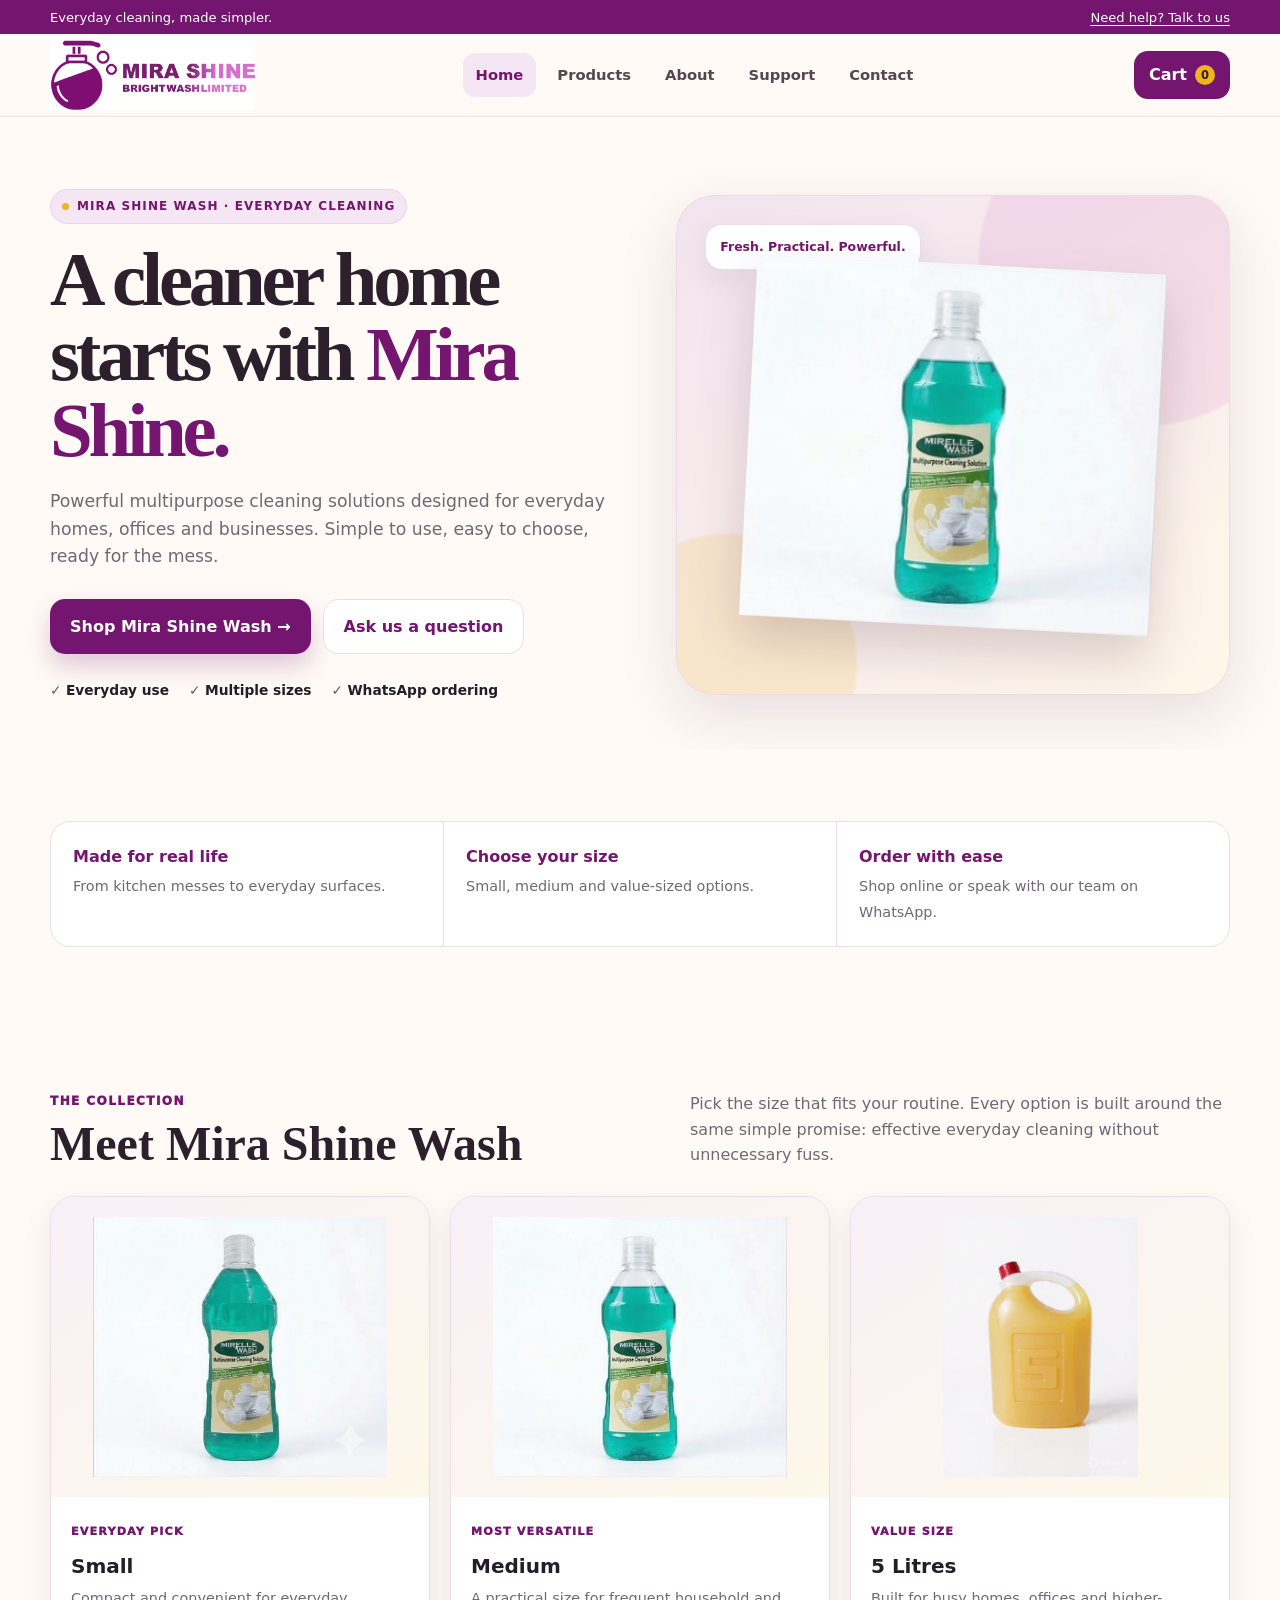
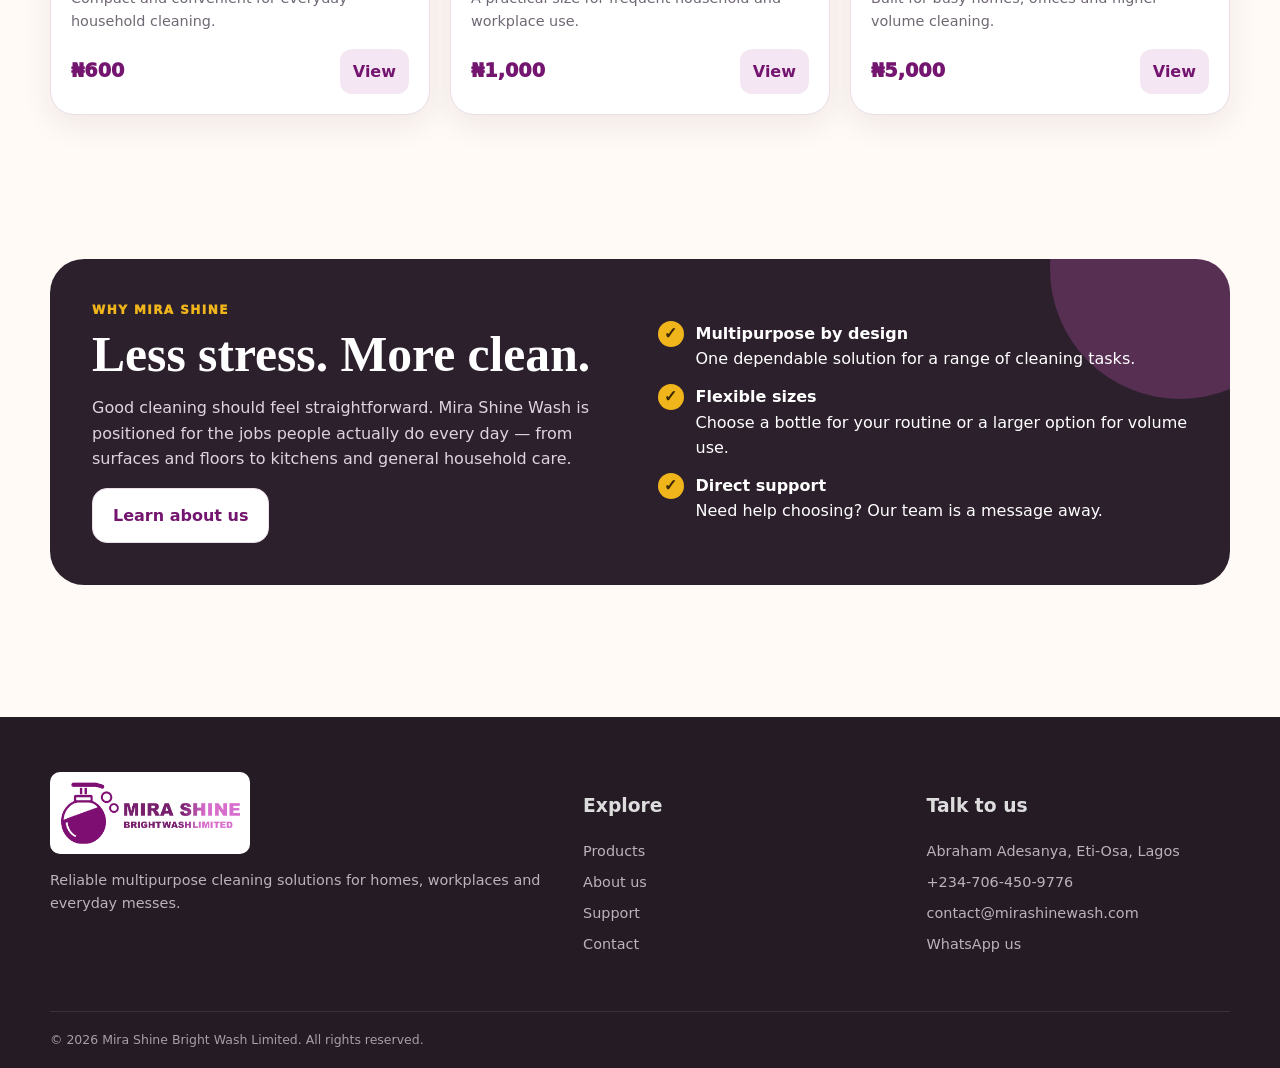
==== index.html @ 28b7a28c "initial commit" ====
<!doctype html>
<html lang="en">
  <head>
    <meta charset="utf-8" />
    <meta name="viewport" content="width=device-width,initial-scale=1" />
    <meta
      name="description"
      content="Mira Shine Wash offers practical multipurpose cleaning solutions for homes, offices and businesses in Nigeria."
    />
    <meta name="theme-color" content="#74156f" />
    <link rel="icon" type="image/png" href="assets/favicon/mira.png" />
    <title>Mira Shine Wash | Everyday Cleaning Solutions</title>
    <link rel="stylesheet" href="css/style.css" />
  </head>
  <body>
    <a class="skip" href="#main-content">Skip to content</a>
    <div class="topbar">
      <div class="container">
        <span>Everyday cleaning, made simpler.</span
        ><a href="contact.html">Need help? Talk to us</a>
      </div>
    </div>
    <header class="site-header">
      <div class="container nav">
        <a class="brand" href="index.html" aria-label="Mira Shine Wash home"
          ><img src="assets/logo/mira.png" alt="Mira Shine Bright Wash Limited"
        /></a>
        <nav class="nav-links">
          <a class="active" href="index.html">Home</a
          ><a class="" href="products.html">Products</a
          ><a class="" href="about.html">About</a
          ><a class="" href="customer-support.html">Support</a
          ><a class="" href="contact.html">Contact</a>
        </nav>
        <div class="nav-actions">
          <a class="icon-btn menu-btn" href="#" aria-label="Open menu">☰</a
          ><a class="cart-pill" href="cart.html"
            >Cart <span class="cart-count" data-cart-count>0</span></a
          >
        </div>
      </div>
    </header>
    <div class="mobile-menu">
      <div class="container">
        <a class="active" href="index.html">Home</a
        ><a class="" href="products.html">Products</a
        ><a class="" href="about.html">About</a
        ><a class="" href="customer-support.html">Support</a
        ><a class="" href="contact.html">Contact</a><a href="cart.html">Cart</a>
      </div>
    </div>
    <main id="main-content">
      <section class="hero">
        <div class="container hero-grid">
          <div>
            <span class="eyebrow">Mira Shine Wash · Everyday cleaning</span>
            <h1>A cleaner home starts with <span>Mira Shine.</span></h1>
            <p class="hero-copy">
              Powerful multipurpose cleaning solutions designed for everyday
              homes, offices and businesses. Simple to use, easy to choose,
              ready for the mess.
            </p>
            <div class="hero-actions">
              <a class="btn btn-primary" href="products.html"
                >Shop Mira Shine Wash →</a
              ><a class="btn btn-secondary" href="contact.html"
                >Ask us a question</a
              >
            </div>
            <div class="hero-note">
              <span>✓ <strong>Everyday use</strong></span
              ><span>✓ <strong>Multiple sizes</strong></span
              ><span>✓ <strong>WhatsApp ordering</strong></span>
            </div>
          </div>
          <div class="hero-visual">
            <div class="hero-badge">Fresh. Practical. Powerful.</div>
            <div class="hero-product">
              <img
                src="assets/Img/medium.jpg"
                alt="Mira Shine Wash multipurpose cleaning solution"
              />
            </div>
          </div>
        </div>
      </section>
      <section class="section">
        <div class="container">
          <div class="trust-strip">
            <div class="trust">
              <b>Made for real life</b
              ><span>From kitchen messes to everyday surfaces.</span>
            </div>
            <div class="trust">
              <b>Choose your size</b
              ><span>Small, medium and value-sized options.</span>
            </div>
            <div class="trust">
              <b>Order with ease</b
              ><span>Shop online or speak with our team on WhatsApp.</span>
            </div>
          </div>
        </div>
      </section>
      <section class="section">
        <div class="container">
          <div class="section-head">
            <div>
              <div class="kicker">The collection</div>
              <h2>Meet Mira Shine Wash</h2>
            </div>
            <p>
              Pick the size that fits your routine. Every option is built around
              the same simple promise: effective everyday cleaning without
              unnecessary fuss.
            </p>
          </div>
          <div class="products-grid">
            <article class="product-card">
              <div class="product-media">
                <img src="assets/Img/small.jpg" alt="Mira Shine Wash Small" />
              </div>
              <div class="product-info">
                <span class="product-tag">Everyday pick</span>
                <h3>Small</h3>
                <p>Compact and convenient for everyday household cleaning.</p>
                <div class="price-row">
                  <span class="price">₦600</span
                  ><a class="mini-btn" href="cleaning-solutions-small.html"
                    >View</a
                  >
                </div>
              </div>
            </article>
            <article class="product-card">
              <div class="product-media">
                <img src="assets/Img/medium.jpg" alt="Mira Shine Wash Medium" />
              </div>
              <div class="product-info">
                <span class="product-tag">Most versatile</span>
                <h3>Medium</h3>
                <p>
                  A practical size for frequent household and workplace use.
                </p>
                <div class="price-row">
                  <span class="price">₦1,000</span
                  ><a class="mini-btn" href="cleaning-solutions-medium.html"
                    >View</a
                  >
                </div>
              </div>
            </article>
            <article class="product-card">
              <div class="product-media">
                <img src="assets/Img/5l.jpeg" alt="Mira Shine Wash 5l" />
              </div>
              <div class="product-info">
                <span class="product-tag">Value size</span>
                <h3>5 Litres</h3>
                <p>Built for busy homes, offices and higher-volume cleaning.</p>
                <div class="price-row">
                  <span class="price">₦5,000</span
                  ><a class="mini-btn" href="cleaning-solutions-5l.html"
                    >View</a
                  >
                </div>
              </div>
            </article>
          </div>
        </div>
      </section>
      <section class="section">
        <div class="container">
          <div class="feature">
            <div class="feature-grid">
              <div>
                <div class="kicker" style="color: #f0b51b">Why Mira Shine</div>
                <h2>Less stress. More clean.</h2>
                <p>
                  Good cleaning should feel straightforward. Mira Shine Wash is
                  positioned for the jobs people actually do every day — from
                  surfaces and floors to kitchens and general household care.
                </p>
                <a class="btn btn-secondary" href="about.html"
                  >Learn about us</a
                >
              </div>
              <div class="feature-list">
                <div>
                  <span class="check">✓</span
                  ><span
                    ><strong>Multipurpose by design</strong><br />One dependable
                    solution for a range of cleaning tasks.</span
                  >
                </div>
                <div>
                  <span class="check">✓</span
                  ><span
                    ><strong>Flexible sizes</strong><br />Choose a bottle for
                    your routine or a larger option for volume use.</span
                  >
                </div>
                <div>
                  <span class="check">✓</span
                  ><span
                    ><strong>Direct support</strong><br />Need help choosing?
                    Our team is a message away.</span
                  >
                </div>
              </div>
            </div>
          </div>
        </div>
      </section>
    </main>
    <footer class="footer">
      <div class="container footer-main">
        <div>
          <img
            src="assets/logo/mira.png"
            alt="Mira Shine Bright Wash Limited"
          />
          <p>
            Reliable multipurpose cleaning solutions for homes, workplaces and
            everyday messes.
          </p>
        </div>
        <div>
          <h3>Explore</h3>
          <ul>
            <li><a href="products.html">Products</a></li>
            <li><a href="about.html">About us</a></li>
            <li><a href="customer-support.html">Support</a></li>
            <li><a href="contact.html">Contact</a></li>
          </ul>
        </div>
        <div>
          <h3>Talk to us</h3>
          <ul>
            <li>Abraham Adesanya, Eti-Osa, Lagos</li>
            <li>+234-706-450-9776</li>
            <li>contact@mirashinewash.com</li>
            <li><a href="https://wa.me/2347064509776">WhatsApp us</a></li>
          </ul>
        </div>
      </div>
      <div class="container footer-bottom">
        <span>© 2026 Mira Shine Bright Wash Limited. All rights reserved.</span>
      </div>
    </footer>
    <script src="script/script.js"></script>
  </body>
</html>
---- css/style.css ----
:root {
  --purple: #74156f;
  --purple-2: #9b258f;
  --pink: #d35bc1;
  --gold: #f0b51b;
  --ink: #231c29;
  --muted: #706874;
  --cream: #fffaf5;
  --surface: #fff;
  --line: #eadfe9;
  --shadow: 0 20px 60px rgba(66, 26, 62, 0.12);
  --shadow-sm: 0 10px 30px rgba(66, 26, 62, 0.08);
  --radius: 24px;
  --max: 1180px;
}
* {
  box-sizing: border-box;
}
html {
  scroll-behavior: smooth;
}
body {
  margin: 0;
  background: var(--cream);
  color: var(--ink);
  font-family:
    Inter,
    ui-sans-serif,
    system-ui,
    -apple-system,
    "Segoe UI",
    sans-serif;
  line-height: 1.6;
}
a {
  color: inherit;
  text-decoration: none;
}
img {
  max-width: 100%;
  display: block;
}
button,
input,
textarea,
select {
  font: inherit;
}
button {
  cursor: pointer;
}
.skip {
  position: absolute;
  left: -9999px;
}
.skip:focus {
  left: 12px;
  top: 12px;
  z-index: 1000;
  background: #fff;
  padding: 10px 14px;
  border-radius: 10px;
}
.container {
  width: min(calc(100% - 40px), var(--max));
  margin: auto;
}
.topbar {
  background: var(--purple);
  color: #fff;
  font-size: 0.82rem;
}
.topbar .container {
  min-height: 34px;
  display: flex;
  align-items: center;
  justify-content: space-between;
  gap: 16px;
}
.topbar a {
  text-decoration: underline;
  text-underline-offset: 3px;
}
.site-header {
  position: sticky;
  top: 0;
  z-index: 100;
  background: rgba(255, 250, 245, 0.94);
  backdrop-filter: blur(18px);
  border-bottom: 1px solid rgba(116, 21, 111, 0.1);
}
.nav {
  min-height: 82px;
  display: flex;
  align-items: center;
  justify-content: space-between;
  gap: 24px;
}
.brand img {
  width: 205px;
  height: auto;
}
.nav-links {
  display: flex;
  align-items: center;
  gap: 8px;
}
.mobile-menu {
  display: none;
}
.mobile-menu a {
  display: block;
  padding: 12px 0;
  border-bottom: 1px solid var(--line);
  font-weight: 800;
}
.mobile-menu.open {
  display: block;
  background: #fff;
  border-bottom: 1px solid var(--line);
}
.nav-links a {
  padding: 10px 13px;
  border-radius: 12px;
  font-size: 0.92rem;
  font-weight: 700;
  color: #514850;
}
.nav-links a:hover,
.nav-links a.active {
  color: var(--purple);
  background: #f4e7f3;
}
.nav-actions {
  display: flex;
  align-items: center;
  gap: 10px;
}
.icon-btn {
  width: 42px;
  height: 42px;
  border: 1px solid var(--line);
  background: #fff;
  border-radius: 13px;
  display: grid;
  place-items: center;
  color: var(--purple);
}
.menu-btn {
  display: none;
}
.cart-pill {
  display: inline-flex;
  align-items: center;
  gap: 8px;
  background: var(--purple);
  color: #fff;
  padding: 11px 15px;
  border-radius: 14px;
  font-weight: 800;
}
.cart-count {
  min-width: 20px;
  height: 20px;
  padding: 0 6px;
  border-radius: 99px;
  background: var(--gold);
  color: #321f00;
  display: grid;
  place-items: center;
  font-size: 0.72rem;
}
.hero {
  padding: 72px 0 48px;
  overflow: hidden;
}
.hero-grid {
  display: grid;
  grid-template-columns: 1.02fr 0.98fr;
  gap: 50px;
  align-items: center;
}
.eyebrow {
  display: inline-flex;
  align-items: center;
  gap: 8px;
  color: var(--purple);
  background: #f4e7f3;
  border: 1px solid #ead4e8;
  padding: 7px 11px;
  border-radius: 999px;
  font-size: 0.75rem;
  font-weight: 900;
  letter-spacing: 0.09em;
  text-transform: uppercase;
}
.eyebrow:before {
  content: "";
  width: 7px;
  height: 7px;
  background: var(--gold);
  border-radius: 50%;
}
.hero h1 {
  font-family: Georgia, "Times New Roman", serif;
  font-size: clamp(3rem, 6vw, 5.4rem);
  line-height: 0.98;
  letter-spacing: -0.055em;
  margin: 18px 0 20px;
  color: #2c202c;
}
.hero h1 span {
  color: var(--purple);
}
.hero-copy {
  font-size: 1.08rem;
  color: var(--muted);
  max-width: 610px;
}
.hero-actions {
  display: flex;
  flex-wrap: wrap;
  gap: 12px;
  margin-top: 28px;
}
.btn {
  border: 0;
  border-radius: 15px;
  padding: 14px 20px;
  font-weight: 900;
  display: inline-flex;
  align-items: center;
  justify-content: center;
  gap: 9px;
  transition: 0.2s ease;
}
.btn:hover {
  transform: translateY(-2px);
}
.btn-primary {
  background: var(--purple);
  color: #fff;
  box-shadow: 0 12px 25px rgba(116, 21, 111, 0.22);
}
.btn-secondary {
  background: #fff;
  border: 1px solid var(--line);
  color: var(--purple);
}
.hero-note {
  display: flex;
  gap: 20px;
  flex-wrap: wrap;
  margin-top: 25px;
  color: #625963;
  font-size: 0.86rem;
}
.hero-note strong {
  color: var(--ink);
}
.hero-visual {
  position: relative;
  min-height: 500px;
  background: linear-gradient(145deg, #f2e4ef, #fff7e9);
  border-radius: 38px;
  box-shadow: var(--shadow);
  display: grid;
  place-items: center;
  overflow: hidden;
  border: 1px solid #eadbe7;
}
.hero-visual:before,
.hero-visual:after {
  content: "";
  position: absolute;
  border-radius: 50%;
  filter: blur(1px);
}
.hero-visual:before {
  width: 330px;
  height: 330px;
  background: rgba(211, 91, 193, 0.12);
  top: -100px;
  right: -80px;
}
.hero-visual:after {
  width: 260px;
  height: 260px;
  background: rgba(240, 181, 27, 0.15);
  bottom: -100px;
  left: -80px;
}
.hero-badge {
  position: absolute;
  z-index: 2;
  top: 28px;
  left: 28px;
  background: #fff;
  border: 1px solid var(--line);
  border-radius: 17px;
  padding: 12px 14px;
  box-shadow: var(--shadow-sm);
  font-size: 0.78rem;
  font-weight: 900;
  color: var(--purple);
}
.hero-product {
  position: relative;
  z-index: 2;
  width: min(78%, 410px);
  aspect-ratio: 1/1;
  display: grid;
  place-items: center;
}
.hero-product img {
  height: 390px;
  width: 100%;
  object-fit: contain;
  filter: drop-shadow(0 24px 25px rgba(54, 24, 51, 0.18));
  transform: rotate(3deg);
}
.soap-placeholder {
  width: 220px;
  height: 350px;
  border-radius: 42px 42px 28px 28px;
  background: linear-gradient(90deg, #0d9e8f, #32cdb8);
  box-shadow:
    inset -14px -18px 35px rgba(0, 0, 0, 0.12),
    0 25px 35px rgba(38, 45, 42, 0.18);
  position: relative;
}
.soap-placeholder:before {
  content: "";
  position: absolute;
  width: 74px;
  height: 50px;
  background: #eee;
  border-radius: 10px 10px 8px 8px;
  left: 73px;
  top: -37px;
  box-shadow: inset 0 -7px 0 #d5d5d5;
}
.soap-placeholder:after {
  content: "Mira Shine WASH\A 5 LITRES";
  white-space: pre;
  text-align: center;
  position: absolute;
  left: 25px;
  right: 25px;
  top: 125px;
  background: #f7e7b9;
  color: var(--purple);
  font-weight: 950;
  letter-spacing: 0.07em;
  padding: 23px 8px;
  border-radius: 6px;
}
.section {
  padding: 72px 0;
}
.section-head {
  display: flex;
  align-items: end;
  justify-content: space-between;
  gap: 24px;
  margin-bottom: 28px;
}
.section-head h2 {
  font-family: Georgia, serif;
  font-size: clamp(2rem, 4vw, 3rem);
  line-height: 1;
  margin: 0;
  color: #2c202c;
}
.section-head p {
  max-width: 540px;
  color: var(--muted);
  margin: 0;
}
.kicker {
  font-size: 0.75rem;
  text-transform: uppercase;
  letter-spacing: 0.12em;
  font-weight: 950;
  color: var(--purple);
  margin-bottom: 9px;
}
.trust-strip {
  display: grid;
  grid-template-columns: repeat(3, 1fr);
  gap: 1px;
  background: var(--line);
  border: 1px solid var(--line);
  border-radius: 20px;
  overflow: hidden;
}
.trust {
  background: #fff;
  padding: 22px;
}
.trust b {
  display: block;
  color: var(--purple);
  margin-bottom: 3px;
}
.trust span {
  color: var(--muted);
  font-size: 0.9rem;
}
.products-grid {
  display: grid;
  grid-template-columns: repeat(3, 1fr);
  gap: 20px;
}
.product-card {
  background: #fff;
  border: 1px solid var(--line);
  border-radius: 24px;
  overflow: hidden;
  box-shadow: var(--shadow-sm);
  transition: 0.2s ease;
  display: flex;
  flex-direction: column;
}
.product-card:hover {
  transform: translateY(-5px);
  box-shadow: var(--shadow);
}
.product-media {
  height: 300px;
  background: linear-gradient(145deg, #f8f0f7, #fef8e9);
  display: grid;
  place-items: center;
  padding: 20px;
}
.product-media img {
  height: 260px;
  width: 100%;
  object-fit: contain;
}
.product-info {
  padding: 20px;
}
.product-tag {
  font-size: 0.7rem;
  color: var(--purple);
  font-weight: 950;
  text-transform: uppercase;
  letter-spacing: 0.1em;
}
.product-info h3 {
  margin: 7px 0 5px;
  font-size: 1.25rem;
}
.product-info p {
  color: var(--muted);
  font-size: 0.9rem;
  margin: 0 0 16px;
}
.price-row {
  display: flex;
  align-items: center;
  justify-content: space-between;
  gap: 12px;
}
.price {
  font-size: 1.2rem;
  font-weight: 950;
  color: var(--purple);
}
.mini-btn {
  border: 0;
  background: #f4e7f3;
  color: var(--purple);
  padding: 10px 13px;
  border-radius: 12px;
  font-weight: 900;
}
.mini-btn:hover {
  background: var(--purple);
  color: #fff;
}
.feature {
  background: #2d202d;
  color: #fff;
  border-radius: 34px;
  padding: 42px;
  position: relative;
  overflow: hidden;
}
.feature:after {
  content: "";
  position: absolute;
  width: 260px;
  height: 260px;
  border-radius: 50%;
  right: -80px;
  top: -120px;
  background: rgba(211, 91, 193, 0.25);
}
.feature-grid {
  display: grid;
  grid-template-columns: 1fr 1fr;
  gap: 35px;
  align-items: center;
  position: relative;
  z-index: 1;
}
.feature h2 {
  font-family: Georgia, serif;
  font-size: clamp(2rem, 4vw, 3.1rem);
  line-height: 1;
  margin: 8px 0 14px;
}
.feature p {
  color: #ded4dd;
}
.feature-list {
  display: grid;
  gap: 12px;
}
.feature-list div {
  display: flex;
  gap: 12px;
  align-items: flex-start;
}
.check {
  width: 26px;
  height: 26px;
  flex: none;
  border-radius: 50%;
  display: grid;
  place-items: center;
  background: var(--gold);
  color: #3b2800;
  font-weight: 950;
}
.feature-card {
  background: rgba(255, 255, 255, 0.08);
  border: 1px solid rgba(255, 255, 255, 0.12);
  border-radius: 24px;
  padding: 28px;
}
.feature-card strong {
  display: block;
  font-size: 1.1rem;
  margin-bottom: 7px;
}
.feature-card span {
  color: #d6cbd5;
  font-size: 0.9rem;
}
.page-hero {
  padding: 58px 0 36px;
}
.page-hero-box {
  background: linear-gradient(135deg, #f2e3ef, #fff4dc);
  border: 1px solid var(--line);
  border-radius: 30px;
  padding: 50px;
}
.page-hero h1 {
  font-family: Georgia, serif;
  font-size: clamp(2.5rem, 5vw, 4rem);
  line-height: 1;
  margin: 8px 0 12px;
}
.page-hero p {
  color: var(--muted);
  max-width: 680px;
}
.detail {
  display: grid;
  grid-template-columns: 0.9fr 1.1fr;
  gap: 42px;
  align-items: start;
}
.detail-media {
  background: linear-gradient(145deg, #f4e7f3, #fff4d8);
  border: 1px solid var(--line);
  border-radius: 30px;
  min-height: 570px;
  display: grid;
  place-items: center;
  padding: 35px;
}
.detail-media img {
  height: 480px;
  object-fit: contain;
}
.detail-copy h1 {
  font-family: Georgia, serif;
  font-size: clamp(2.4rem, 5vw, 4rem);
  line-height: 0.98;
  margin: 8px 0 15px;
}
.detail-copy > p {
  color: var(--muted);
  font-size: 1.03rem;
}
.detail-price {
  font-size: 2rem;
  font-weight: 950;
  color: var(--purple);
  margin: 24px 0;
}
.pack-title {
  font-weight: 900;
  margin: 22px 0 10px;
}
.pack-options {
  display: flex;
  flex-wrap: wrap;
  gap: 10px;
}
.pack {
  border: 1px solid var(--line);
  background: #fff;
  border-radius: 14px;
  padding: 13px 15px;
  min-width: 120px;
  text-align: left;
}
.pack.active {
  border: 2px solid var(--purple);
  background: #f8eef7;
}
.pack small {
  display: block;
  color: var(--muted);
}
.detail-actions {
  display: flex;
  gap: 10px;
  flex-wrap: wrap;
  margin-top: 22px;
}
.tabs {
  margin-top: 50px;
}
.tab-buttons {
  display: flex;
  gap: 7px;
  flex-wrap: wrap;
  border-bottom: 1px solid var(--line);
}
.tab-btn {
  border: 0;
  background: transparent;
  padding: 13px 16px;
  font-weight: 900;
  color: var(--muted);
  border-bottom: 3px solid transparent;
}
.tab-btn.active {
  color: var(--purple);
  border-color: var(--gold);
}
.tab-panel {
  display: none;
  padding: 24px 0;
  color: #514950;
}
.tab-panel.active {
  display: block;
}
.about-grid,
.contact-grid,
.support-grid {
  display: grid;
  grid-template-columns: 1fr 1fr;
  gap: 22px;
}
.card {
  background: #fff;
  border: 1px solid var(--line);
  border-radius: 24px;
  padding: 28px;
  box-shadow: var(--shadow-sm);
}
.card h2,
.card h3 {
  margin-top: 0;
}
.value-grid {
  display: grid;
  grid-template-columns: repeat(3, 1fr);
  gap: 16px;
  margin-top: 20px;
}
.value {
  padding: 22px;
  background: #fff;
  border: 1px solid var(--line);
  border-radius: 20px;
}
.value b {
  color: var(--purple);
}
.value p {
  color: var(--muted);
  font-size: 0.9rem;
}
.owner {
  display: grid;
  grid-template-columns: 220px 1fr;
  gap: 25px;
  align-items: center;
}
.owner img {
  width: 220px;
  height: 260px;
  object-fit: cover;
  border-radius: 20px;
}
.contact-card {
  display: flex;
  gap: 14px;
  align-items: flex-start;
}
.contact-icon {
  width: 46px;
  height: 46px;
  flex: none;
  border-radius: 14px;
  background: #f4e7f3;
  color: var(--purple);
  display: grid;
  place-items: center;
}
.form {
  display: grid;
  gap: 16px;
}
.field {
  display: grid;
  gap: 7px;
}
.field label {
  font-weight: 800;
  font-size: 0.88rem;
}
.field input,
.field textarea,
.field select {
  width: 100%;
  border: 1px solid var(--line);
  background: #fff;
  padding: 13px 14px;
  border-radius: 13px;
  outline: none;
}
.field input:focus,
.field textarea:focus,
.field select:focus {
  border-color: var(--purple);
  box-shadow: 0 0 0 4px rgba(116, 21, 111, 0.08);
}
.field textarea {
  min-height: 150px;
  resize: vertical;
}
.form-message {
  display: none;
  padding: 12px 14px;
  border-radius: 12px;
  background: #edf8ef;
  color: #27633a;
}
.faq {
  display: grid;
  gap: 10px;
}
.faq details {
  background: #fff;
  border: 1px solid var(--line);
  border-radius: 15px;
  padding: 16px 18px;
}
.faq summary {
  cursor: pointer;
  font-weight: 900;
}
.faq p {
  color: var(--muted);
  margin-bottom: 0;
}
.cart-layout {
  display: grid;
  grid-template-columns: 1.35fr 0.65fr;
  gap: 22px;
}
.cart-items {
  display: grid;
  gap: 12px;
}
.cart-item {
  display: grid;
  grid-template-columns: 90px 1fr auto;
  gap: 15px;
  align-items: center;
  background: #fff;
  border: 1px solid var(--line);
  border-radius: 20px;
  padding: 13px;
}
.cart-item img {
  width: 90px;
  height: 90px;
  object-fit: contain;
  background: #faf3f9;
  border-radius: 14px;
}
.cart-name {
  font-weight: 900;
}
.cart-meta {
  color: var(--muted);
  font-size: 0.85rem;
}
.qty {
  display: flex;
  align-items: center;
  gap: 8px;
  margin-top: 8px;
}
.qty button {
  width: 30px;
  height: 30px;
  border: 1px solid var(--line);
  background: #fff;
  border-radius: 9px;
}
.remove {
  border: 0;
  background: none;
  color: #a04483;
  font-weight: 800;
}
.summary {
  position: sticky;
  top: 105px;
  height: max-content;
}
.summary-line {
  display: flex;
  justify-content: space-between;
  gap: 12px;
  padding: 9px 0;
}
.summary-total {
  border-top: 1px solid var(--line);
  margin-top: 10px;
  padding-top: 17px;
  font-size: 1.2rem;
  font-weight: 950;
}
.empty {
  padding: 40px;
  text-align: center;
  background: #fff;
  border: 1px dashed #d8c7d5;
  border-radius: 20px;
  color: var(--muted);
}
.footer {
  margin-top: 60px;
  background: #241b25;
  color: #ddd;
}
.footer-main {
  display: grid;
  grid-template-columns: 1.3fr 0.8fr 0.8fr;
  gap: 40px;
  padding: 55px 0;
}
.footer img {
  width: 200px;
  height: auto;
  padding: 10px;
  background: #fff;
  border-radius: 10px;
}
.footer p,
.footer li {
  color: #bcb2bb;
  font-size: 0.9rem;
}
.footer ul {
  list-style: none;
  padding: 0;
  margin: 0;
  display: grid;
  gap: 8px;
}
.footer a:hover {
  color: #fff;
}
.footer-bottom {
  border-top: 1px solid rgba(255, 255, 255, 0.1);
  padding: 18px 0;
  display: flex;
  justify-content: space-between;
  gap: 15px;
  flex-wrap: wrap;
  color: #a99da8;
  font-size: 0.78rem;
}
.toast {
  position: fixed;
  right: 18px;
  bottom: 18px;
  z-index: 500;
  background: #2d202d;
  color: #fff;
  padding: 13px 16px;
  border-radius: 13px;
  box-shadow: var(--shadow);
  transform: translateY(20px);
  opacity: 0;
  pointer-events: none;
  transition: 0.2s;
}
.toast.show {
  transform: none;
  opacity: 1;
}
@media (max-width: 900px) {
  .nav-links {
    display: none;
  }
  .menu-btn {
    display: grid;
  }
  .hero-grid,
  .detail,
  .cart-layout,
  .about-grid,
  .contact-grid,
  .support-grid {
    grid-template-columns: 1fr;
  }
  .hero {
    padding-top: 42px;
  }
  .hero-visual {
    min-height: 430px;
  }
  .products-grid {
    grid-template-columns: repeat(2, 1fr);
  }
  .feature-grid {
    grid-template-columns: 1fr;
  }
  .trust-strip {
    grid-template-columns: 1fr;
  }
  .value-grid {
    grid-template-columns: 1fr;
  }
  .footer-main {
    grid-template-columns: 1fr 1fr;
  }
  .summary {
    position: static;
  }
  .nav-actions .btn {
    display: none;
  }
}
@media (max-width: 620px) {
  .container {
    width: min(calc(100% - 26px), var(--max));
  }
  .topbar .container {
    justify-content: center;
  }
  .topbar .container span {
    display: none;
  }
  .nav {
    min-height: 70px;
  }
  .brand img {
    width: 165px;
  }
  .hero h1 {
    font-size: 3.05rem;
  }
  .hero-visual {
    min-height: 390px;
    border-radius: 28px;
  }
  .hero-product img {
    height: 315px;
  }
  .section {
    padding: 52px 0;
  }
  .products-grid {
    grid-template-columns: 1fr;
  }
  .product-media {
    height: 270px;
  }
  .page-hero-box {
    padding: 32px 24px;
  }
  .detail-media {
    min-height: 410px;
  }
  .detail-media img {
    height: 350px;
  }
  .feature {
    padding: 28px 22px;
    border-radius: 26px;
  }
  .footer-main {
    grid-template-columns: 1fr;
  }
  .owner {
    grid-template-columns: 1fr;
  }
  .owner img {
    width: 100%;
    height: 330px;
  }
  .cart-item {
    grid-template-columns: 70px 1fr;
  }
  .cart-item > .remove {
    grid-column: 2;
  }
  .cart-item img {
    width: 70px;
    height: 70px;
  }
  .hero-actions .btn {
    width: 100%;
  }
  .section-head {
    align-items: start;
    flex-direction: column;
  }
}
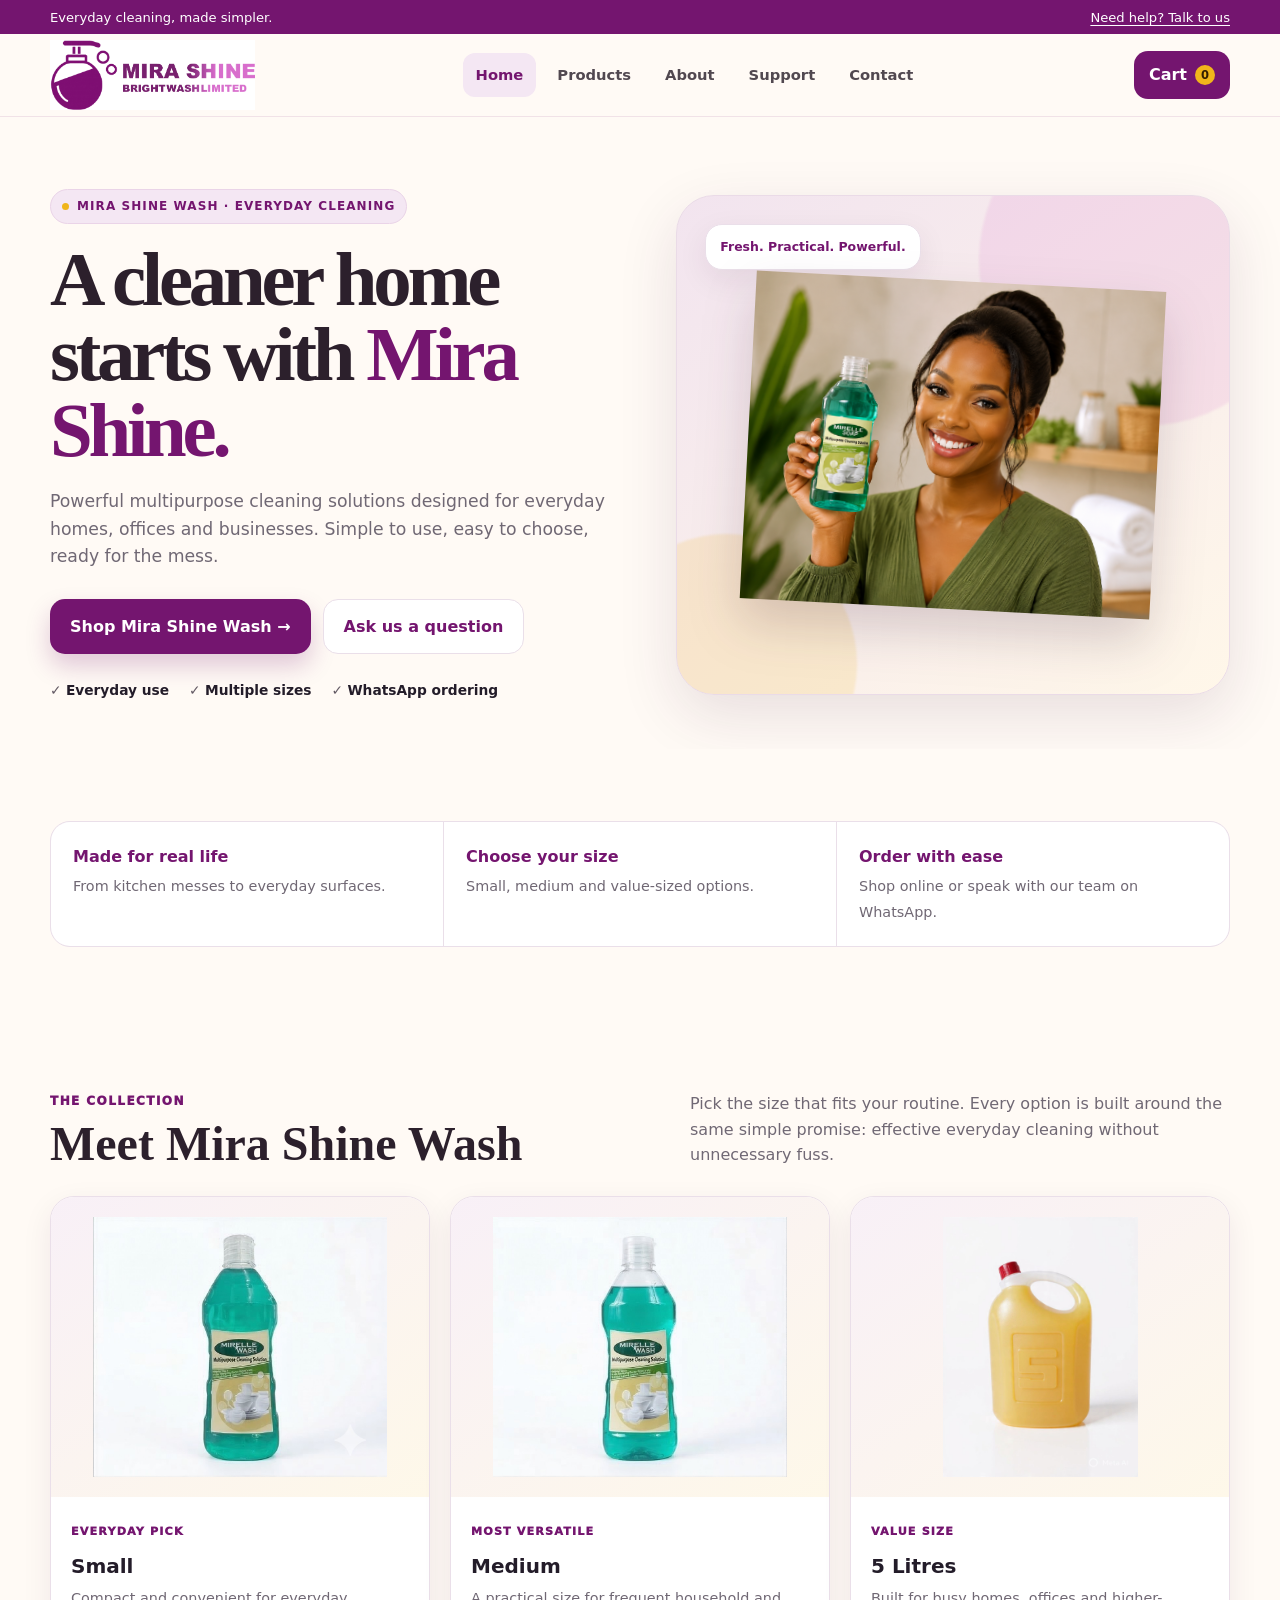
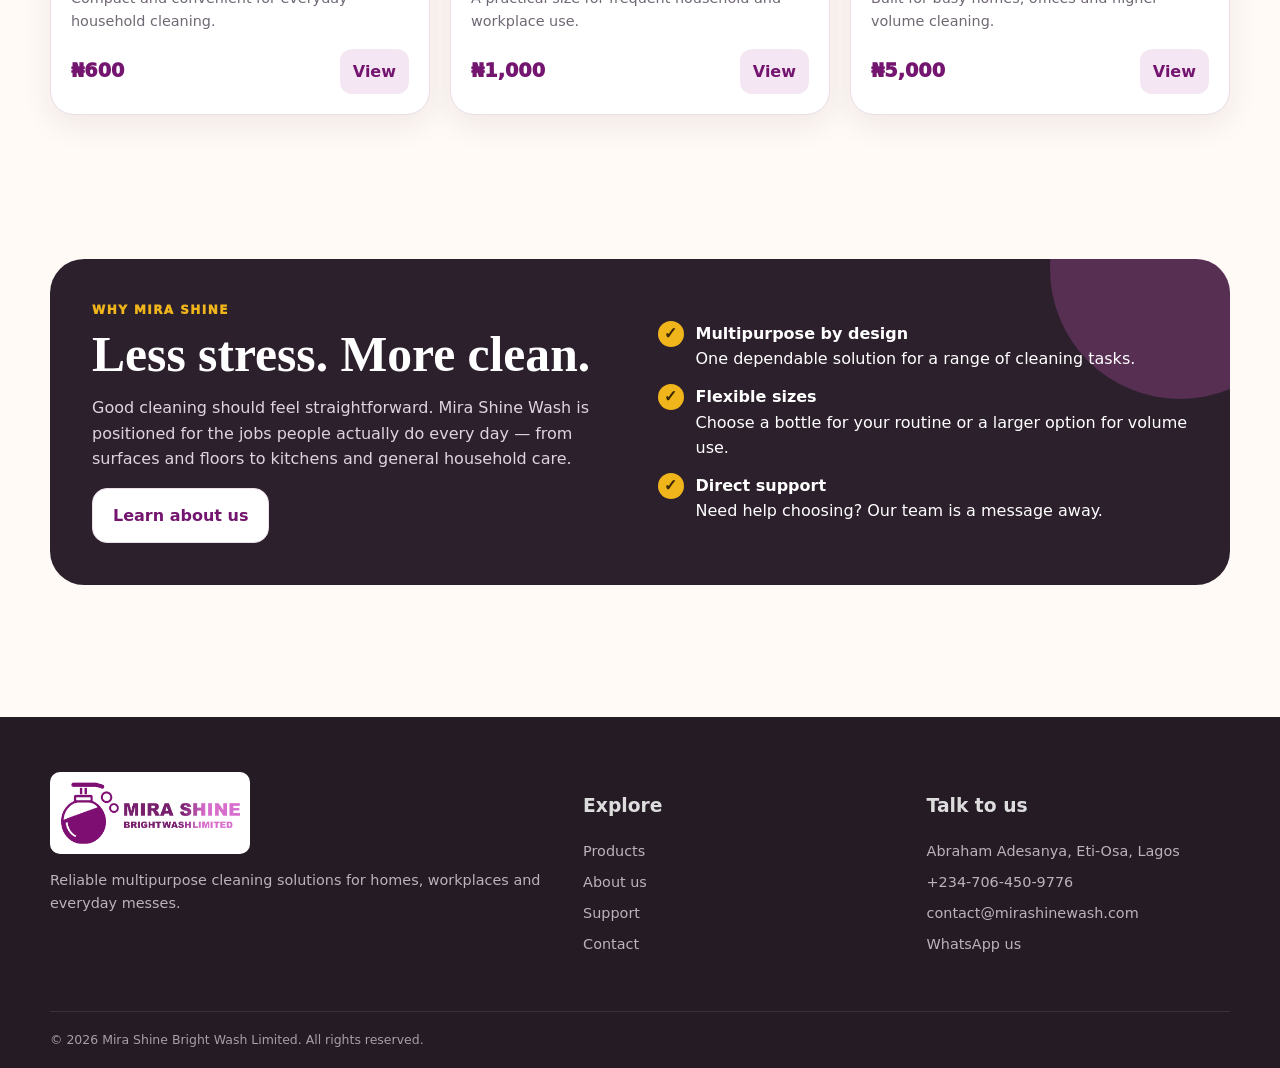
==== commit a5cc4243: "commit" ====
--- a/index.html
+++ b/index.html
@@ -77,7 +77,7 @@
             <div class="hero-badge">Fresh. Practical. Powerful.</div>
             <div class="hero-product">
               <img
-                src="assets/Img/medium.jpg"
+                src="assets/Img/PPFFPP.png"
                 alt="Mira Shine Wash multipurpose cleaning solution"
               />
             </div>
